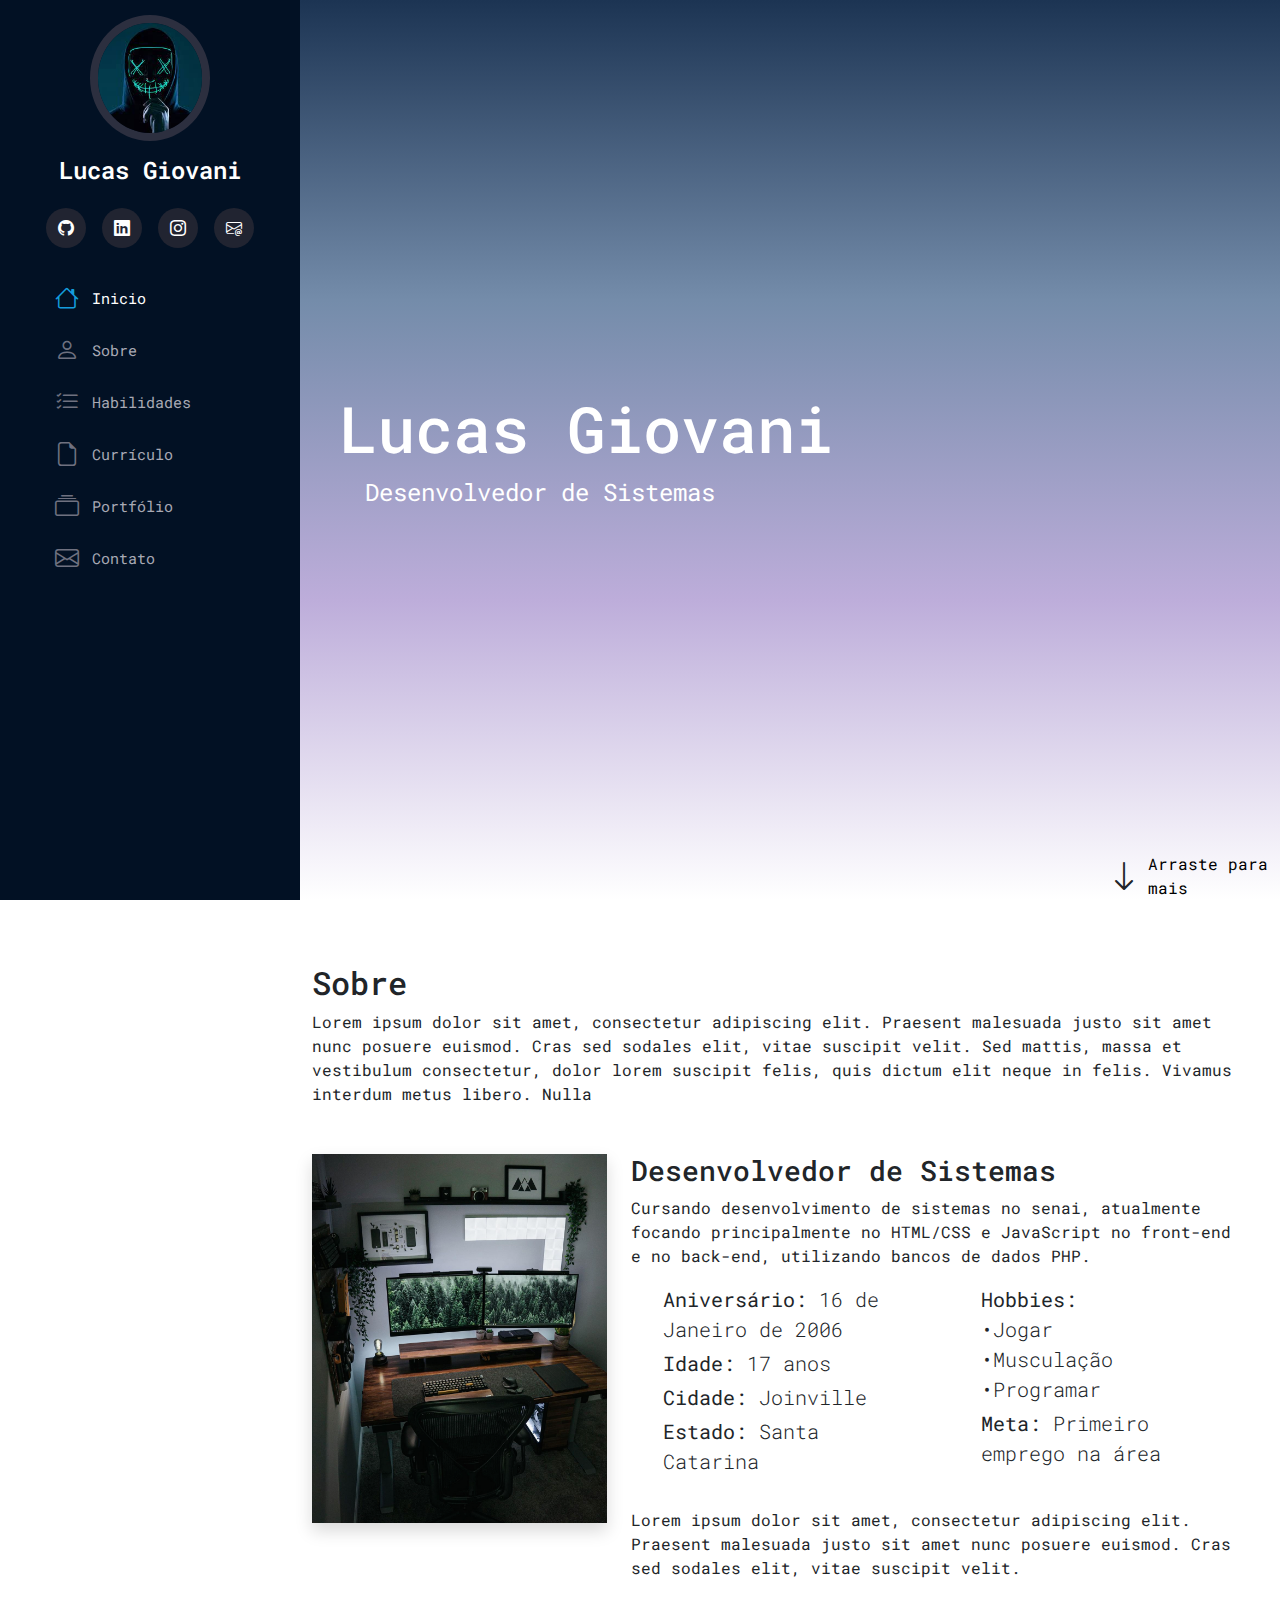
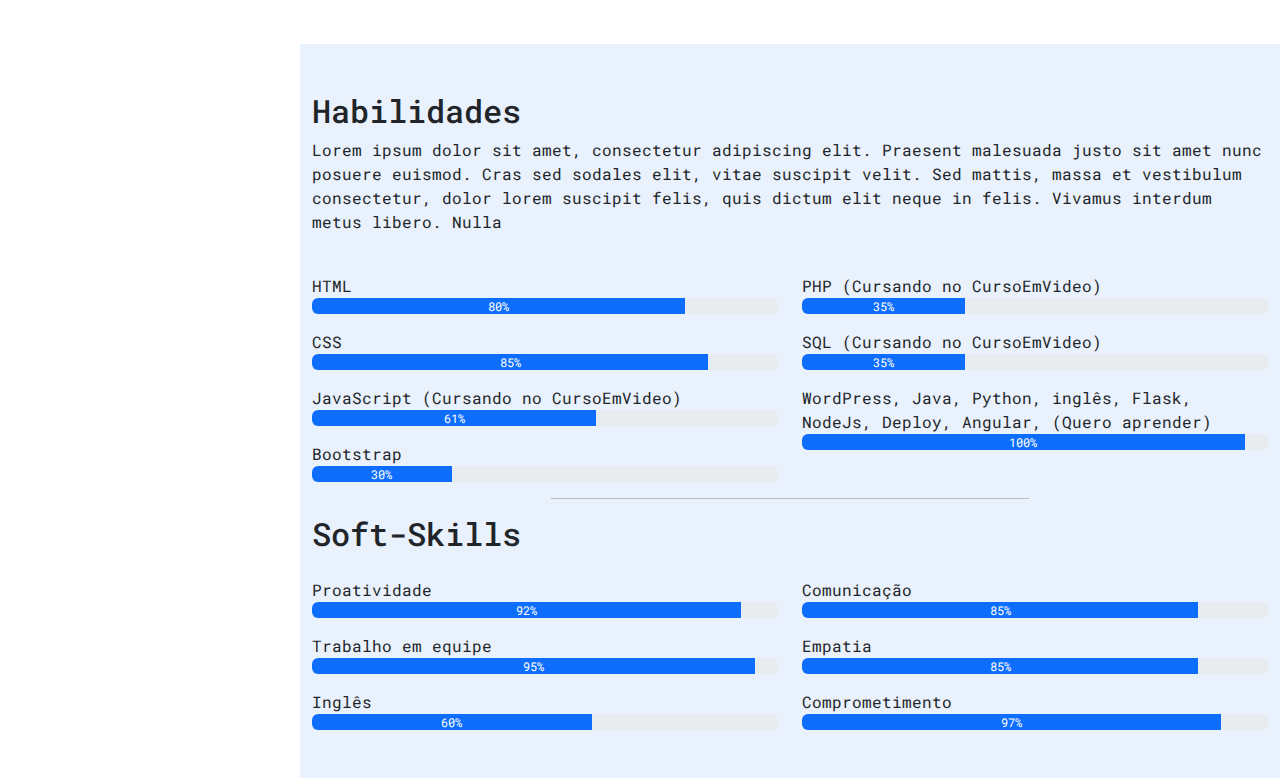
==== templates/index.html @ 5d6ae043 "Habilidades, SoftSkills e JavaScript" ====
<!DOCTYPE html>
<html lang="pt-br">

<head>
    <meta charset="UTF-8">
    <meta name="viewport" content="width=device-width, initial-scale=1.0">
    <link rel="stylesheet" href="../static/bootstrap/css/bootstrap.css">
    <link rel="stylesheet" href="../static/style.css">
    <link rel="icon" type="image/png" href="../static/img/">
    <link rel="stylesheet" href="https://cdn.jsdelivr.net/npm/bootstrap-icons@1.10.5/font/bootstrap-icons.css">
    <title>Lucas Giovani | Portfólio</title>
</head>

<body>

    <i class="bi bi-list menu-mobile"></i>

    <aside id="header"> <!--Menu lateral-->
        <section class="profile"> <!--Seção da foto de perfil, nome, e social-links-->
            <img src="../static/img/Anonimo.png" alt="Foto Lucas"> <!--Foto pessoal-->
            <h1>Lucas Giovani</h1>
            <div class="social-links mt-4 text-center d-flex flex-row justify-content-center"> <!--linha aonde está o github, linkedin e o instagram-->
                <a target="_blank" href="https://github.com/LucasGiovaniFruck"> <!--github-->
                    <i class="bi bi-github"></i>
                </a>
                <a target="_blank" href="https://www.linkedin.com/in/lucas-giovani-fruck-2a6330213/"> <!--Linkedin-->
                    <i class="bi bi-linkedin"></i>
                </a>
                <a target="_blank" href="https://www.instagram.com/lucasgiovanifruck/"> <!--Instagram-->
                    <i class="bi bi-instagram"></i>
                </a>
                <a target="_blank" href="https://mail.google.com/mail/u/0/?fs=1&to=Lucas.f.giovani@gmail.com&tf=cm"> <!--Instagram-->
                    <i class="bi bi-envelope-at"></i>
                </a>
                
            </div>
        </section>

        <nav id="navbar" class="nav-menu"> <!--navbar lateral-->
            <ul class="nav flex-column"> <!--Lista em column-->
                <li class="nav-item">
                    <a class="nav-link active" aria-current="page" href="#inicio"><i class="bi bi-house"></i>Inicio</a>
                </li>
                <li class="nav-item">
                    <a class="nav-link" href="#sobre"><i class="bi bi-person"></i>Sobre</a>
                </li>
                <li class="nav-item">
                    <a class="nav-link" href="#habilidades"><i class="bi bi-list-check"></i>Habilidades</a>
                </li>
                <li class="nav-item">
                    <a class="nav-link" href="#"><i class="bi bi-file-earmark"></i>Currículo</a>
                </li>
                <li class="nav-item">
                    <a class="nav-link" href="#"><i class="bi bi-collection"></i>Portfólio</a>
                </li>
                <li class="nav-item">
                    <a class="nav-link" href="#"><i class="bi bi-envelope"></i>Contato</a>
                </li>
            </ul>
        </nav>
    </aside>

    <main id="main">

        <section class="row m-0 p-0" id="inicio">
            <div class="col-md-7 d-flex justify-content-center align-itens-center flex-column text-align-center">
                <h2 class="text-white text-shadow"> Lucas Giovani </h2>
                <span id="subtitle" class="text-white text-shadow">Desenvolvedor de Sistemas</span>
            </div>

            <div class="col-md-5 d-flex justify-content-end align-items-end">
                <div id="arraste" class="d-flex align-itens-center text-shadow">
                    <i class="bi bi-arrow-down pe-2 fs-2"></i>
                    <a href="#sobre">Arraste para mais</a>
                </div>
            </div>
        </section>

        <section class="container mt-5" id="sobre">
            <div class="row w-100">
                <div class="col-md-12">
                    <h2 class="pt-3">Sobre</h2>
                    <p> Lorem ipsum dolor sit amet, consectetur adipiscing elit. Praesent malesuada justo sit amet nunc posuere euismod. Cras sed sodales elit, vitae suscipit velit. Sed mattis, massa et vestibulum consectetur, dolor lorem suscipit felis, quis dictum elit neque in felis. Vivamus interdum metus libero. Nulla 
                    </p>

                    <div class="row mt-5">
                        <div class="col-md-4">
                            <img class="img-fluid shadow" src="../static/img/foto2.png" alt="Foto Lucas">
                        </div>
                        <div class="col-md-8">
                            <h3> Desenvolvedor de Sistemas</h3>
                            <p> Cursando desenvolvimento de sistemas no senai, atualmente focando principalmente
                                no HTML/CSS e JavaScript no front-end e no back-end, utilizando bancos de dados PHP.</p>

                                <div class="row mt-3 mb-3">
                                    <div class="col-md-6">
                                        <ul class="list-group-flush fs-5">
                                            <li class="list-group-item mb-1">
                                                Aniversário: <span class="fw-light">16 de Janeiro de
                                                2006</span>
                                            </li>
                                            <li class="list-group-item mb-1">
                                                Idade: <span class="fw-light">17 anos</span>
                                            </li>
                                            <li class="list-group-item mb-1">
                                                Cidade: <span class="fw-light">Joinville</span>
                                            </li>
                                            <li class="list-group-item mb-1">
                                                Estado: <span class="fw-light">Santa Catarina</span>
                                            </li> 
                                        </ul>
                                    </div>
                                    <div class="col-md-6">
                                        <ul class="list-group-flush fs-5">
                                            <li class="list-group-item mb-1">
                                                Hobbies: <span class="fw-light"><br>•Jogar<Br>•Musculação<br>•Programar</span>
                                            </li>
                                            <li class="list-group-item mb-1">
                                                Meta: <span class="fw-light">Primeiro emprego na área</span>
                                            </li>
                                        </ul>  
                                    </div>
                                </div>

                                <p>Lorem ipsum dolor sit amet, consectetur adipiscing elit. Praesent malesuada justo sit amet nunc posuere euismod. Cras sed sodales elit, vitae suscipit velit.</p>
                        </div>
                    </div>
                </div>
            </div>
        </section>

        <section class="mt-5 section-bg" id="habilidades">

            <div class="container pb-5">
                <h2 class="pt-5">Habilidades</h2>
                <p>Lorem ipsum dolor sit amet, consectetur adipiscing elit. Praesent malesuada justo sit amet nunc posuere euismod. Cras sed sodales elit, vitae suscipit velit. Sed mattis, massa et vestibulum consectetur, dolor lorem suscipit felis, quis dictum elit neque in felis. Vivamus interdum metus libero. Nulla</p>
                
                <div class="row mt-4">
                    <div class="col-md-6">
                        <p class="mt-3 mb-0">HTML</p>
                        <div class="progress" role="progressbar" aria-label="Example with label" aria-valuenow="80%" aria-valuemin="0" aria-valuemax="100">
                            <div class="progress-bar" style="width: 80%">80%</div>
                        </div>
                        <p class="mt-3 mb-0">CSS</p>
                        <div class="progress" role="progressbar" aria-label="Example with label" aria-valuenow="85%" aria-valuemin="0" aria-valuemax="100">
                            <div class="progress-bar" style="width: 85%">85%</div>
                        </div>
                        <p class="mt-3 mb-0">JavaScript (Cursando no CursoEmVideo)</p>
                        <div class="progress" role="progressbar" aria-label="Example with label" aria-valuenow="61%" aria-valuemin="0" aria-valuemax="100">
                            <div class="progress-bar" style="width: 61%">61%</div>
                        </div>
                        <p class="mt-3 mb-0">Bootstrap</p>
                        <div class="progress" role="progressbar" aria-label="Example with label" aria-valuenow="30%" aria-valuemin="0" aria-valuemax="100">
                            <div class="progress-bar" style="width: 30%">30%</div>  
                        </div>                        
                    </div>
                    <div class="col-md-6">
                        <p class="mt-3 mb-0">PHP (Cursando no CursoEmVideo)</p>
                        <div class="progress" role="progressbar" aria-label="Example with label" aria-valuenow="35%" aria-valuemin="0" aria-valuemax="100">
                            <div class="progress-bar" style="width: 35%">35%</div>  
                        </div>
                        <p class="mt-3 mb-0">SQL (Cursando no CursoEmVideo)</p>
                        <div class="progress" role="progressbar" aria-label="Example with label" aria-valuenow="35%" aria-valuemin="0" aria-valuemax="100">
                            <div class="progress-bar" style="width: 35%">35%</div>  
                        </div>
                        <p class="mt-3 mb-0">WordPress, Java, Python, inglês, Flask, NodeJs, Deploy, Angular, (Quero aprender)</p>
                        <div class="progress" role="progressbar" aria-label="Example with label" aria-valuenow="95%" aria-valuemin="0" aria-valuemax="100">
                            <div class="progress-bar" style="width: 95%">100%</div>  
                        </div>
                    </div>
                </div>

                <hr class="w-50 me-auto ms-auto">
                <h2 class="fs-2">Soft-Skills</h2>
    
                <div class="row">
                    <div class="col-md-6">
                        <p class="mt-3 mb-0">Proatividade</p>
                        <div class="progress" role="progressbar" aria-label="Example with label" aria-valuenow="92%" aria-valuemin="0" aria-valuemax="100">
                            <div class="progress-bar" style="width: 92%">92%</div>  
                        </div>
                        <p class="mt-3 mb-0">Trabalho em equipe</p>
                        <div class="progress" role="progressbar" aria-label="Example with label" aria-valuenow="95%" aria-valuemin="0" aria-valuemax="100">
                            <div class="progress-bar" style="width: 95%">95%</div>  
                        </div>
                        <p class="mt-3 mb-0">Inglês</p>
                        <div class="progress" role="progressbar" aria-label="Example with label" aria-valuenow="60%" aria-valuemin="0" aria-valuemax="100">
                            <div class="progress-bar" style="width: 60%">60%</div>  
                        </div>
                    </div>
                    <div class="col-md-6">
                        <p class="mt-3 mb-0">Comunicação</p>
                        <div class="progress" role="progressbar" aria-label="Example with label" aria-valuenow="85%" aria-valuemin="0" aria-valuemax="100">
                            <div class="progress-bar" style="width: 85%">85%</div>  
                        </div>
                        <p class="mt-3 mb-0">Empatia</p>
                        <div class="progress" role="progressbar" aria-label="Example with label" aria-valuenow="85%" aria-valuemin="0" aria-valuemax="100">
                            <div class="progress-bar" style="width: 85%">85%</div>  
                        </div>
                        <p class="mt-3 mb-0">Comprometimento</p>
                        <div class="progress" role="progressbar" aria-label="Example with label" aria-valuenow="97%" aria-valuemin="0" aria-valuemax="100">
                            <div class="progress-bar" style="width: 90%">97%</div>  
                        </div>
                    </div>
                </div>

            </div>

        </section>

    </main>

    <script src="../static/bootstrap/js/bootstrap.bundle.min.js"></script>
    <script src="../static/script.js"></script>
</body>

</html>
---- static/style.css ----
@import url('https://fonts.googleapis.com/css2?family=Roboto+Mono:ital,wght@0,100;0,200;0,300;0,400;0,500;0,600;0,700;1,100;1,200;1,300;1,400;1,500;1,600;1,700&display=swap');

html, body
{
    font-family: Roboto Mono, Arial;
    width: 100%;
    height: 100%;
}

#header /*Menu lateral*/
{
    position: fixed;
    top: 0;
    left: 0;
    bottom: 0;
    background-color: #021124;
    overflow-y: auto;
    width: 300px;
    transition: all ease-in-out 0.5s;
    padding: 0 15px;
    z-index: 9997;
}

#header .profile img /*foto pessoal*/
{
    margin: 15px auto;
    display: block;
    width: 120px;
    border: 8px solid #2c2f3f;
    border-radius: 50%;
}

#header .profile h1 /*Nome abaixo da foto pessoal*/
{
    font-size: 24px;
    margin: 0;
    padding: 0;
    font-weight: 600;
    text-align: center;
    color: #fff;
}

#header .profile .social-links
{
    margin-left: 1rem;
}

#header .profile .social-links a /*Icones dentro do circulo do social-links*/
{
    display: flex;
    justify-content: center;
    align-items: center;
    height: 40px;
    width: 40px;
    font-size: 1rem;
    background-color: #212431;
    color: #fff;
    padding: 0.6rem;
    margin-right: 1rem;
    border-radius: 50%;
    transition: 0.3s;
    text-decoration: none;
}

#header .profile .social-links a:hover /*hover para ao passar o mouse por cima dos social-links ficar azul*/
{
    background-color: #149ddd;
}

.nav-menu /*Para o nav-menu ficar alinhado*/
{
    padding: 1.5rem;
}

.nav-menu a,
.nav-menu a:focus /*Para deixar os textoscom suas respectivas cores e tamanhos*/
{
    display: flex;
    align-items: center;
    color: #a8a9b4;
    transition: 0.3s;
    font-size: 15px;
}

.nav-menu a i,
.nav-menu a:focus i /*Para deixar os icones com suas respectivas cores e tamanhos*/
{
    font-size: 24px;
    padding-right: 0.8rem;
    color: #6f7180;
}

.nav-menu a:hover,
.nav-menu .active,
.nav-menu .active:focus,
.nav-menu li:hover > a /*Para deixar o texto inicio destacado*/
{
    text-decoration: none;
    color: #ffffff;
}

.nav-menu a:hover i,
.nav-menu .active i,
.nav-menu .active:focus i,
.nav-menu li:hover > a i /*Para deixar o icone do inicio destacado*/
{
    color: #149ddd;
}

#main
{
    margin-left: 300px;
}

section#inicio
{
    background: linear-gradient(#1c3453, #748caa, #bdaddaff, #fff);
    background-repeat: no-repeat;
    /* para ocupar todo o espaço da tela */
    background-size: cover;
    /* Para não rolar junto com a tela fincado fixa */
    background-attachment: fixed;
    background-position: center;
    width: 100%;
    height: 100vh;
}

section#inicio h2
{
    font-size: 4rem;
    text-align: center;
}

section#inicio span#subtitle
{
    margin-left: 3.3rem;
    font-size: 1.5rem;
}

.text-shadow
{
    text-shadow: 4px 4px 10px #0000;
}

section#inicio div#arraste
{
    width: 10rem;
}

section#inicio div#arraste a
{
    text-decoration: none;
    color: #000;
}

i.menu-mobile
{
    position: fixed;
    color: #fff;
    background-color: #06264e;
    right: 1rem;
    top: 1rem;
    font-size: 1.5rem;
    border-radius: 4rem;
    cursor: pointer;
    z-index: 10;
    width: 45px;
    height: 45px;
    display: none;
    justify-content: center;
    align-items: center;
}

.menu-nav-active
{
    overflow: hidden;
}

.menu-nav-active #header
{
    left: 0;
}

@media (max-width: 1024px)
{
    #header
    {
        left: -300px;
    }
    i.menu-mobile
    {
        display: flex;
    }
    section#inicio h2
    {
        font-size: 3rem;
    }
    section#inicio span#subtitle
    {
        margin-left: 0;
        font-size: 1rem;
        display: flex;
        justify-content: center;
    }
    #main
    {
        margin-left: 0;
    }
}

/* Estilização da scrollbar */
*::-webkit-scrollbar
{
    width: 10px;
}

*::-webkit-scrollbar-track
{
    width: 12px;
    box-shadow: inset 0 0 .3rem #000050;
    background-color: #fff;
}

*::-webkit-scrollbar-thumb
{
    background-color: #343a91;
}

.section-bg
{
    background-color: #e9f1fd;
}
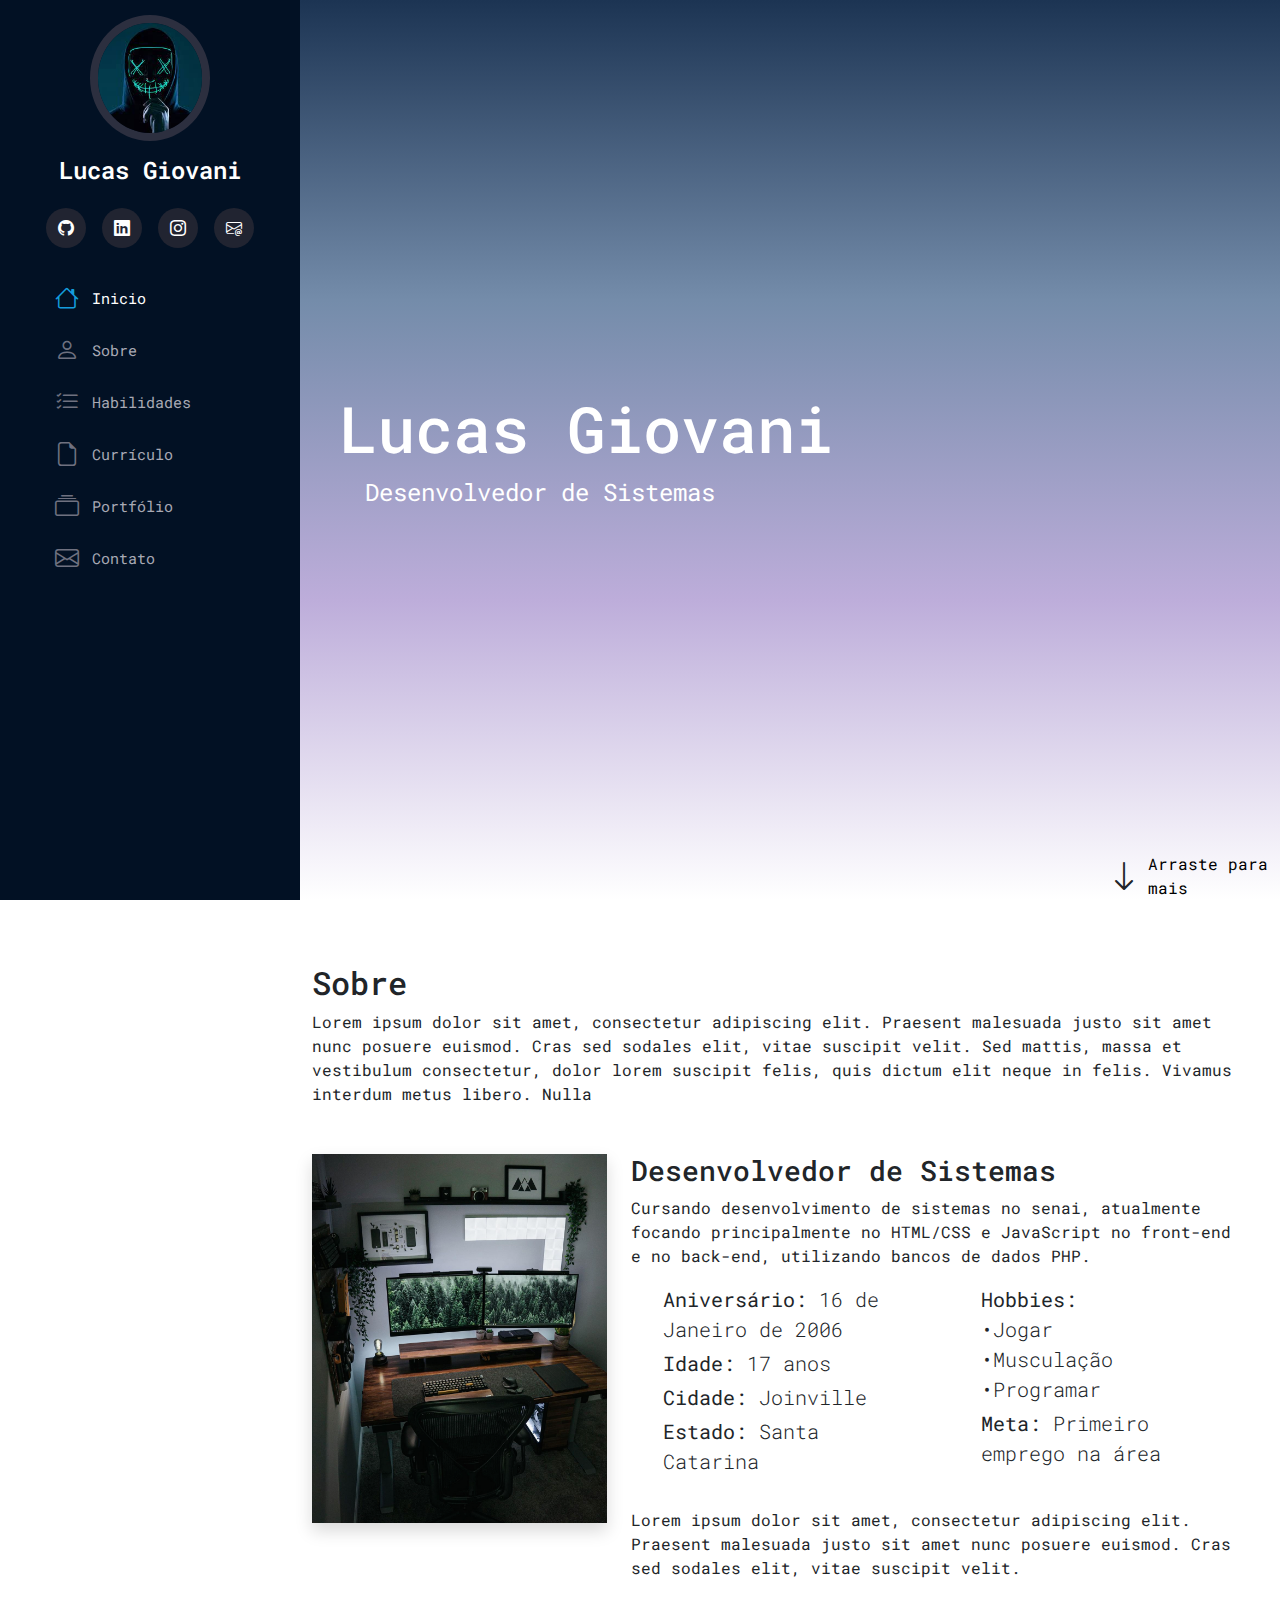
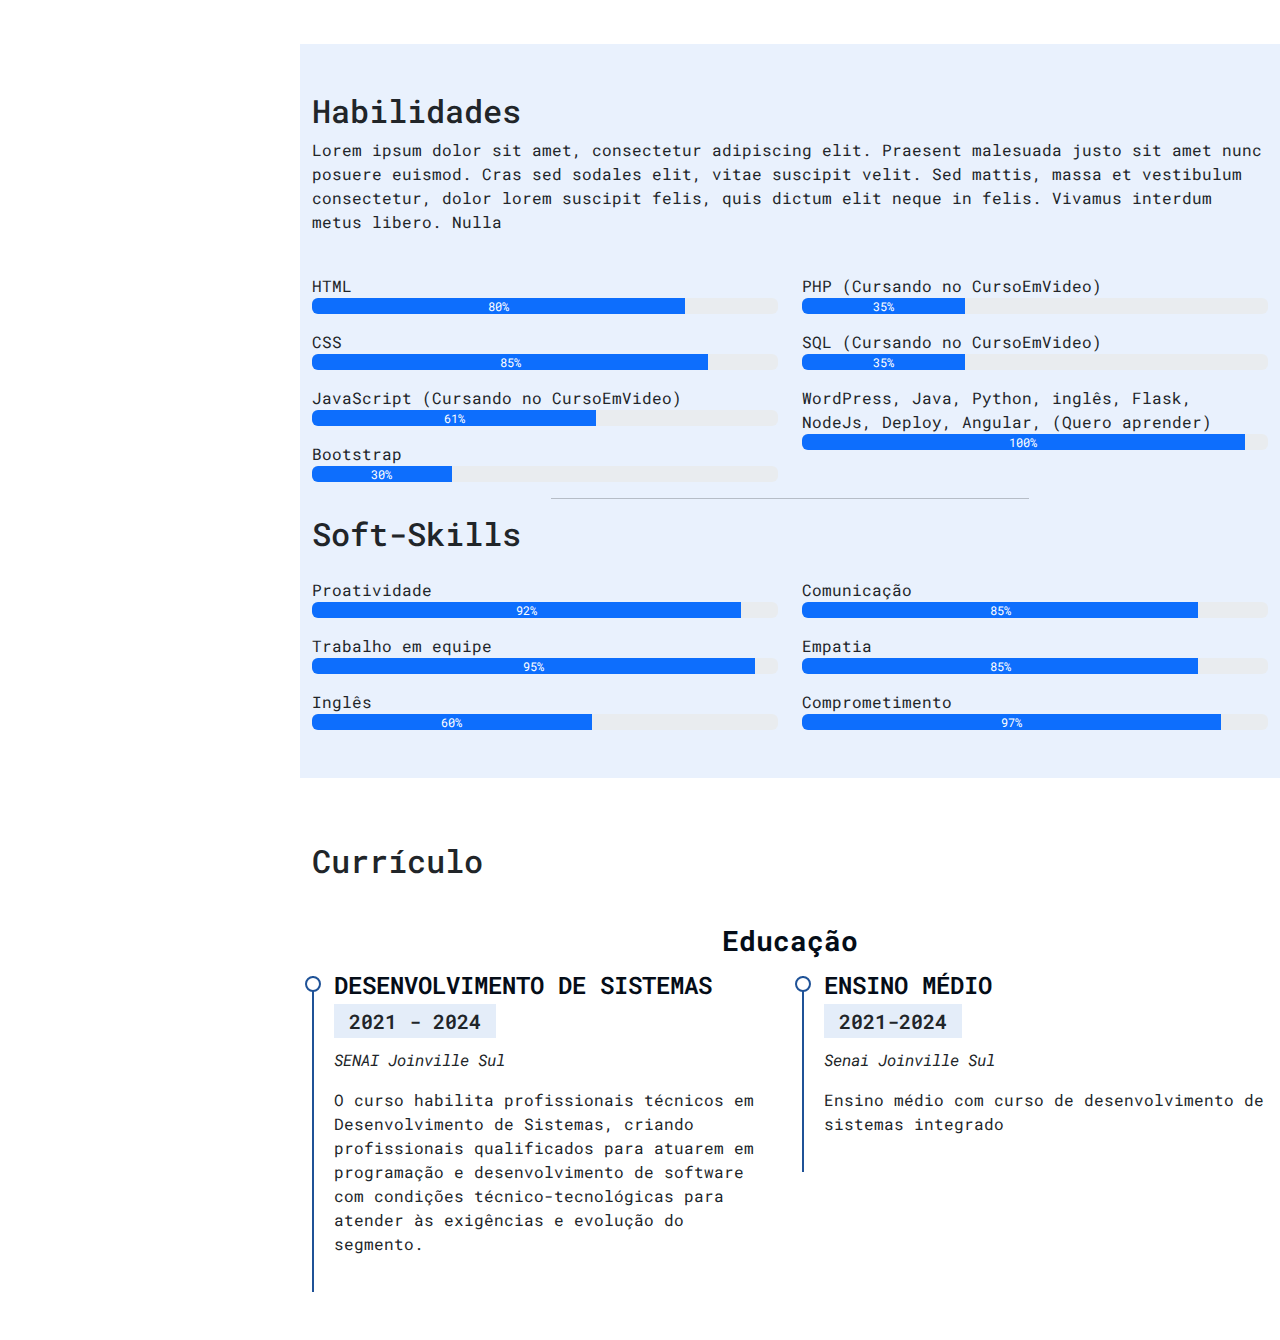
==== commit f5f187aa: "Seção do Currículo" ====
--- a/templates/index.html
+++ b/templates/index.html
@@ -48,13 +48,13 @@
                     <a class="nav-link" href="#habilidades"><i class="bi bi-list-check"></i>Habilidades</a>
                 </li>
                 <li class="nav-item">
-                    <a class="nav-link" href="#"><i class="bi bi-file-earmark"></i>Currículo</a>
-                </li>
-                <li class="nav-item">
-                    <a class="nav-link" href="#"><i class="bi bi-collection"></i>Portfólio</a>
-                </li>
-                <li class="nav-item">
-                    <a class="nav-link" href="#"><i class="bi bi-envelope"></i>Contato</a>
+                    <a class="nav-link" href="#curriculo"><i class="bi bi-file-earmark"></i>Currículo</a>
+                </li>
+                <li class="nav-item">
+                    <a class="nav-link" href="#portfolio"><i class="bi bi-collection"></i>Portfólio</a>
+                </li>
+                <li class="nav-item">
+                    <a class="nav-link" href="#contato"><i class="bi bi-envelope"></i>Contato</a>
                 </li>
             </ul>
         </nav>
@@ -208,6 +208,37 @@
 
         </section>
 
+        <section class="mt-5 cv" id="curriculo">
+
+            <div class="container pb-5">
+                <h2 class="pt-3 pb-4">Currículo</h2>
+                <h3 class="cv-title d-flex justify-content-center">Educação</h3>
+
+                <div class="row">
+                    <div class="col-md-6">
+                        <div class="cv-item">
+                            <h4>Desenvolvimento de Sistemas</h4>
+                            <h5>2021 - 2024</h5>
+                            <p><em>SENAI Joinville Sul</em></p>
+                            <p>O curso habilita profissionais técnicos em Desenvolvimento de Sistemas, 
+                                criando profissionais qualificados para atuarem em programação e 
+                                desenvolvimento de software com condições técnico-tecnológicas para 
+                                atender às exigências e evolução do segmento.</p>
+                        </div>
+                    </div>
+                        <div class="col-md-6">
+                            <div class="cv-item">
+                                <h4>Ensino Médio</h4>
+                                <h5>2021-2024</h5>
+                                <p><em>Senai Joinville Sul</em></p>
+                                <p>Ensino médio com curso de desenvolvimento de sistemas integrado</p>
+                            </div>
+                        </div>
+
+                </div>
+            </div>
+        </section>
+
     </main>
 
     <script src="../static/bootstrap/js/bootstrap.bundle.min.js"></script>
--- a/static/style.css
+++ b/static/style.css
@@ -229,4 +229,51 @@
 .section-bg
 {
     background-color: #e9f1fd;
-}+}
+
+.cv .cv-title
+{
+    font-weight: 700;
+    margin-top: 20px;
+    margin-bottom: 20px;
+    color: #050d18;
+}
+
+.cv .cv-item 
+{
+    padding: 0 0 20px 20px;
+    margin-top: -2px;
+    border-left: 2px solid #1f5297;
+    position: relative;
+}
+
+.cv .cv-item h4
+{
+    line-height: 18px;
+    font-weight: 600;
+    text-transform: uppercase;
+    color: #050d18;
+    margin-bottom: 10px;
+}
+
+.cv .cv-item h5
+{
+    background: #e4edf9;
+    padding: 5px 15px;
+    display: inline-block;
+    font-weight: 600;
+    margin-bottom: 10px;
+}
+
+.cv .cv-item::before
+{
+    content: "";
+    position: absolute;
+    top: 0;
+    left: -9px;
+    width: 16px;
+    height: 16px;
+    border: 2px solid #1f5297;
+    background: #fff;
+    border-radius: 50%;
+}
